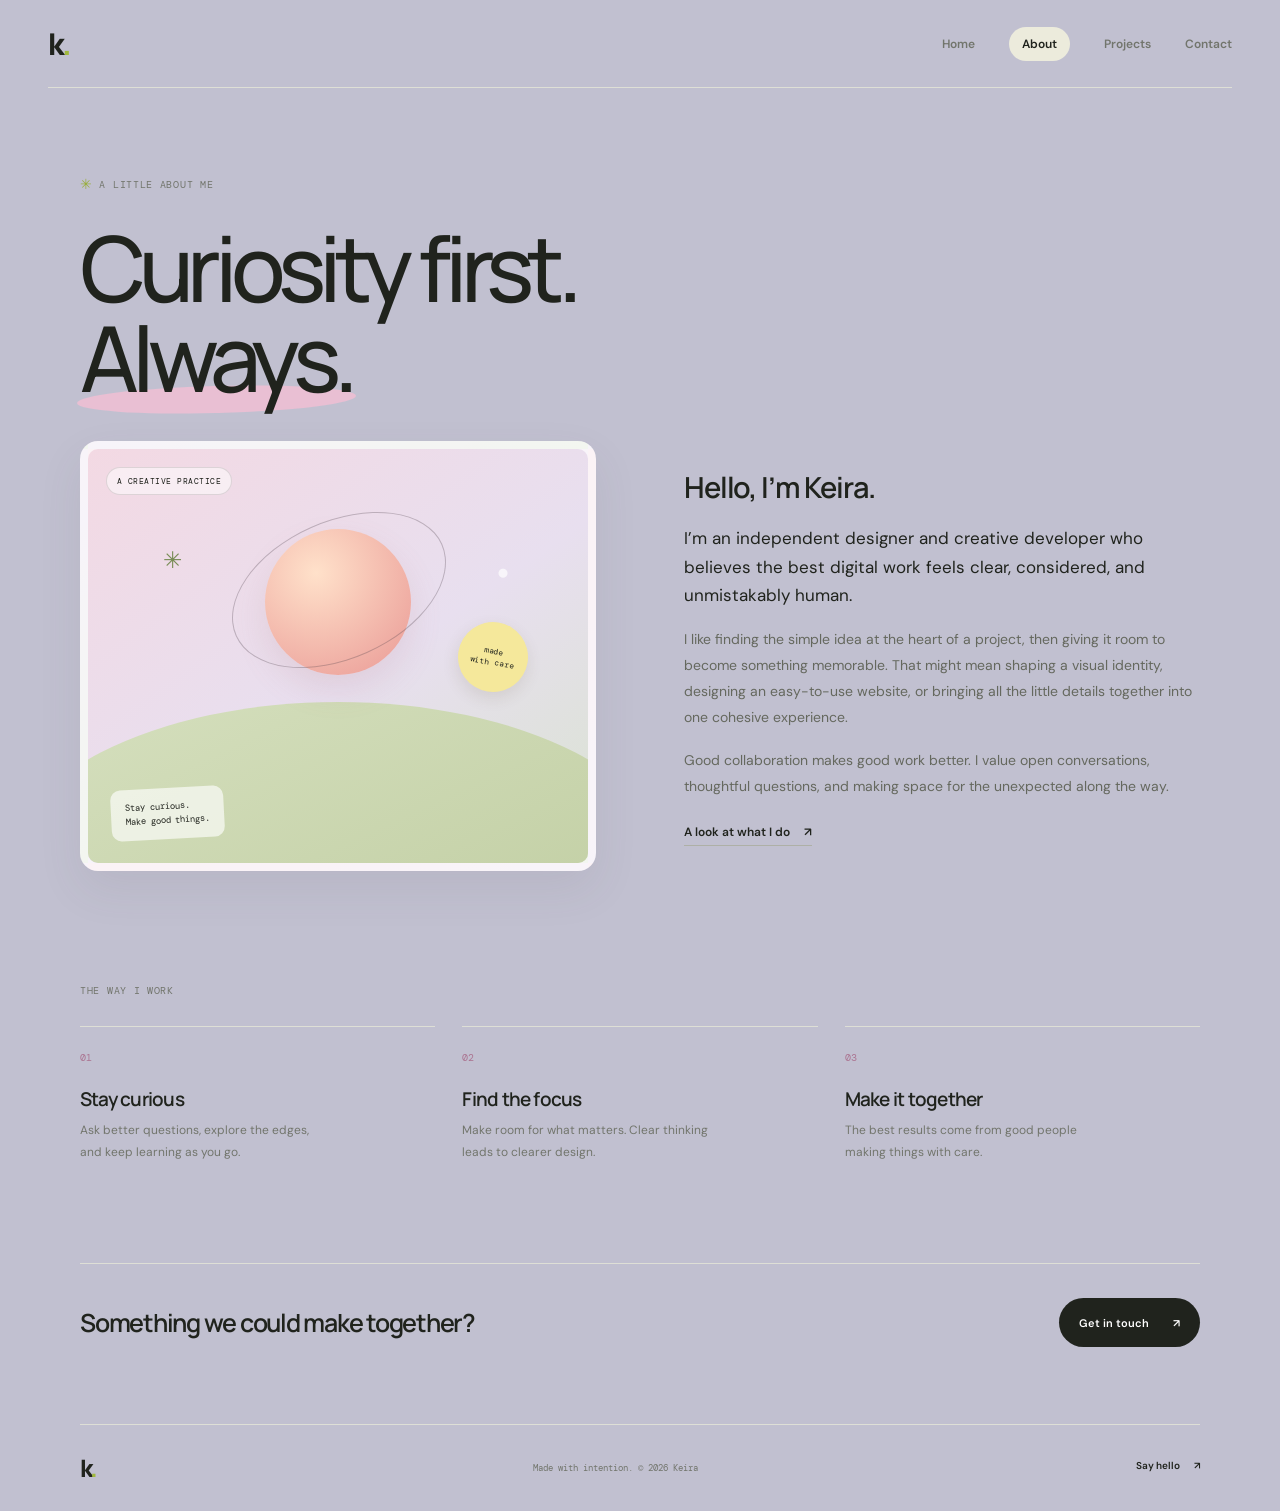
==== about.html @ fa26ce11 "Create Keira portfolio website Co-authored-by: Copilot <223556219+Copilot@users.noreply.github.com>" ====
<!doctype html>
<html lang="en">
  <head>
    <meta charset="utf-8">
    <meta name="viewport" content="width=device-width, initial-scale=1">
    <meta name="description" content="A little about Keira, an independent designer and creative developer.">
    <title>About — Keira</title>
    <link rel="stylesheet" href="styles.css">
  </head>
  <body>
    <a class="skip-link" href="#main">Skip to content</a>
    <header class="site-header">
      <a class="wordmark" href="index.html" aria-label="Keira, home">k<span>.</span></a>
      <nav class="site-nav" aria-label="Main navigation">
        <a href="index.html">Home</a>
        <a class="active" aria-current="page" href="about.html">About</a>
        <a href="projects.html">Projects</a>
        <a href="contact.html">Contact</a>
      </nav>
    </header>

    <main id="main" class="page-width inner-page about-page">
      <p class="eyebrow"><span class="eyebrow-mark">✳</span> A little about me</p>
      <h1 class="page-title">Curiosity first.<br><span class="highlight">Always.</span></h1>
      <section class="about-layout">
        <div class="about-art" aria-hidden="true">
          <span class="about-art-label">A CREATIVE PRACTICE</span>
          <div class="about-sun"></div>
          <span class="about-sticker">made<br>with care</span>
          <span class="about-note">Stay curious.<br>Make good things.</span>
          <span class="about-doodle">✳</span>
        </div>
        <div class="about-copy">
          <h2>Hello, I’m Keira.</h2>
          <p class="lead">I’m an independent designer and creative developer who believes the best digital work feels clear, considered, and unmistakably human.</p>
          <p>I like finding the simple idea at the heart of a project, then giving it room to become something memorable. That might mean shaping a visual identity, designing an easy-to-use website, or bringing all the little details together into one cohesive experience.</p>
          <p>Good collaboration makes good work better. I value open conversations, thoughtful questions, and making space for the unexpected along the way.</p>
          <a class="text-link" href="projects.html">A look at what I do <span aria-hidden="true">↗</span></a>
        </div>
      </section>
      <section class="values-section">
        <p class="eyebrow">The way I work</p>
        <div class="values-grid">
          <article><span>01</span><h3>Stay curious</h3><p>Ask better questions, explore the edges, and keep learning as you go.</p></article>
          <article><span>02</span><h3>Find the focus</h3><p>Make room for what matters. Clear thinking leads to clearer design.</p></article>
          <article><span>03</span><h3>Make it together</h3><p>The best results come from good people making things with care.</p></article>
        </div>
      </section>
      <section class="inner-cta">
        <h2>Something we could make together?</h2>
        <a class="button button-dark" href="contact.html">Get in touch <span aria-hidden="true">↗</span></a>
      </section>
    </main>

    <footer class="site-footer page-width">
      <a class="wordmark" href="index.html" aria-label="Keira, home">k<span>.</span></a>
      <p>Made with intention. © <span>2026</span> Keira</p>
      <a class="text-link" href="contact.html">Say hello <span aria-hidden="true">↗</span></a>
    </footer>
  </body>
</html>
---- styles.css ----
@import url('https://fonts.googleapis.com/css2?family=DM+Mono:wght@400;500&family=DM+Sans:wght@400;500;600;700&family=Manrope:wght@400;500;600;700;800&display=swap');

:root {
  color-scheme: light;
  --paper: #c1c0d0;
  --ink: #20231d;
  --muted: #72756c;
  --line: #dedfd6;
  --lime: #d7ed62;
  --peach: #f2ad8b;
  --lilac: #cbc3e4;
  --green: #bccd9c;
  --mono: "DM Mono", monospace;
  --sans: "DM Sans", sans-serif;
  --display: "Manrope", sans-serif;
}

* { box-sizing: border-box; }

html { scroll-behavior: smooth; }

body {
  margin: 0;
  background: var(--paper);
  color: var(--ink);
  font-family: var(--sans);
  -webkit-font-smoothing: antialiased;
}

a { color: inherit; text-decoration: none; }

a:focus-visible {
  outline: 2px solid currentColor;
  outline-offset: 5px;
}

.skip-link {
  position: absolute;
  z-index: 10;
  top: 10px;
  left: 10px;
  padding: 10px 14px;
  transform: translateY(-160%);
  background: var(--ink);
  color: white;
}

.skip-link:focus { transform: translateY(0); }

.page-width { width: min(1120px, calc(100% - 96px)); margin-inline: auto; }

.site-header {
  width: min(1240px, calc(100% - 96px));
  height: 88px;
  margin-inline: auto;
  display: flex;
  align-items: center;
  justify-content: space-between;
  border-bottom: 1px solid var(--line);
}

.wordmark {
  font-family: var(--display);
  font-size: 30px;
  line-height: 1;
  font-weight: 800;
  letter-spacing: -3px;
}

.wordmark span { color: #a0b83b; }

.site-nav { display: flex; align-items: center; gap: 34px; }

.site-nav a {
  font-size: 12px;
  font-weight: 600;
}

.site-nav a { color: var(--muted); transition: color .2s ease; }
.site-nav a:hover, .site-nav a.active { color: var(--ink); }

.hero { padding-top: 85px; }

.eyebrow {
  margin: 0;
  color: var(--muted);
  font: 10px/1.5 var(--mono);
  letter-spacing: .07em;
  text-transform: uppercase;
}

.eyebrow-mark { color: #98ad39; font-size: 14px; vertical-align: -1px; }

h1, h2, h3, p { margin-top: 0; }

.hero h1, .page-title {
  margin: 29px 0 24px;
  font: 500 clamp(54px, 8.3vw, 104px)/.99 var(--display);
  letter-spacing: -.075em;
}

.highlight {
  position: relative;
  z-index: 0;
  white-space: nowrap;
}

.highlight::after {
  position: absolute;
  z-index: -1;
  right: -.04em;
  bottom: .06em;
  left: -.03em;
  height: .3em;
  border-radius: 50%;
  background: var(--lime);
  content: "";
  transform: rotate(-1.5deg);
}

.hero-bottom {
  display: flex;
  align-items: end;
  justify-content: space-between;
  gap: 24px;
  padding-bottom: 44px;
}

.intro {
  max-width: 370px;
  margin: 0;
  color: #565950;
  font-size: 15px;
  line-height: 1.8;
}

.text-link {
  display: inline-flex;
  align-items: center;
  gap: 14px;
  padding-bottom: 5px;
  border-bottom: 1px solid #aeb0a6;
  font-size: 12px;
  font-weight: 600;
  transition: gap .2s ease, border-color .2s ease;
}

.text-link:hover { gap: 20px; border-color: var(--ink); }

.hero-art {
  position: relative;
  height: 340px;
  overflow: hidden;
  background: #e8e8d9;
}

.art-ground {
  position: absolute;
  right: 0;
  bottom: -134px;
  left: 0;
  height: 310px;
  border-radius: 50% 50% 0 0;
  background: #c5d097;
  transform: scaleX(1.2);
}

.art-sun {
  position: absolute;
  top: 58px;
  left: calc(50% - 68px);
  width: 136px;
  height: 136px;
  border-radius: 50%;
  background: #efb18f;
}

.art-ring {
  position: absolute;
  z-index: 1;
  top: 82px;
  left: calc(50% - 177px);
  width: 355px;
  height: 140px;
  border: 1px solid rgba(43, 48, 36, .44);
  border-radius: 50%;
  transform: rotate(-11deg);
}

.art-ring-two {
  top: 67px;
  left: calc(50% - 157px);
  width: 315px;
  height: 170px;
  border-color: rgba(43, 48, 36, .25);
  transform: rotate(20deg);
}

.art-note {
  position: absolute;
  z-index: 2;
  top: 60px;
  left: max(calc(50% - 335px), 8%);
  font: 12px/1.5 var(--mono);
  transform: rotate(-7deg);
}

.art-sticker {
  position: absolute;
  z-index: 2;
  top: 122px;
  right: max(calc(50% - 344px), 7%);
  display: grid;
  width: 77px;
  height: 77px;
  place-content: center;
  border-radius: 50%;
  background: var(--lime);
  font: 8px/1.3 var(--mono);
  text-align: center;
  transform: rotate(11deg);
}

.selected-work { padding: 108px 0 96px; }

.section-heading {
  display: flex;
  align-items: end;
  justify-content: space-between;
  gap: 20px;
  margin-bottom: 30px;
}

.section-heading h2 {
  margin: 12px 0 0;
  font: 600 clamp(28px, 4vw, 42px)/1.1 var(--display);
  letter-spacing: -.055em;
}

.work-grid { display: grid; grid-template-columns: repeat(2, 1fr); gap: 20px; }

.work-card {
  position: relative;
  display: flex;
  min-height: 315px;
  flex-direction: column;
  align-items: flex-start;
  padding: 23px 25px 22px;
  overflow: hidden;
  transition: transform .25s ease;
}

.work-card:hover { transform: translateY(-4px); }
.work-card-peach { background: #f0c1a8; }
.work-card-lilac { background: #d1c9e6; }

.work-number, .work-meta {
  position: relative;
  z-index: 1;
  font: 9px var(--mono);
  letter-spacing: .05em;
}

.work-illustration { position: absolute; inset: 36px 0 58px; }

.illustration-window {
  top: 53px;
  left: 50%;
  width: 172px;
  height: 112px;
  border: 1px solid rgba(32, 35, 29, .75);
  background: rgba(247, 246, 241, .56);
  transform: translateX(-50%) rotate(-5deg);
}

.illustration-window span {
  position: absolute;
  top: 0;
  right: 0;
  left: 0;
  height: 16px;
  border-bottom: 1px solid rgba(32, 35, 29, .45);
}

.illustration-window i {
  position: relative;
  top: 5px;
  left: 8px;
  display: inline-block;
  width: 4px;
  height: 4px;
  margin-right: 2px;
  border-radius: 50%;
  background: var(--ink);
}

.illustration-orbit {
  top: 43px;
  left: 50%;
  width: 140px;
  height: 140px;
  border: 1px solid rgba(32, 35, 29, .6);
  border-radius: 50%;
  transform: translateX(-50%) rotate(-28deg);
}

.illustration-orbit::before, .illustration-orbit::after {
  position: absolute;
  inset: 15px -15px;
  border: 1px solid rgba(32, 35, 29, .45);
  border-radius: 50%;
  content: "";
  transform: rotate(55deg);
}

.illustration-orbit::after { transform: rotate(-55deg); }

.illustration-orbit span {
  position: absolute;
  inset: 0;
  display: grid;
  place-content: center;
  font: 700 17px/1 var(--display);
  letter-spacing: -.06em;
  text-align: center;
  transform: rotate(28deg);
}

.work-title {
  position: relative;
  z-index: 1;
  margin-top: auto;
  font: 600 19px var(--display);
  letter-spacing: -.04em;
}

.work-meta { margin-top: 5px; color: #53544e; letter-spacing: 0; }

.work-arrow {
  position: absolute;
  right: 22px;
  bottom: 20px;
  font-size: 16px;
}

.home-cta {
  padding: 39px 0 87px;
  border-top: 1px solid var(--line);
}

.home-intro {
  display: grid;
  grid-template-columns: 1fr .85fr;
  gap: 48px;
  align-items: center;
  margin-top: 62px;
  padding: 38px 42px;
  border: 1px solid rgba(222, 223, 214, .8);
  border-radius: 18px;
  background: rgba(255, 255, 255, .54);
}

.home-intro-copy h2 {
  margin: 12px 0 10px;
  font: 600 clamp(25px, 3.5vw, 36px)/1.1 var(--display);
  letter-spacing: -.055em;
}

.home-bio-placeholder {
  max-width: 430px;
  min-height: 54px;
  margin: 0;
  color: #65685e;
  font-size: 13px;
  line-height: 1.8;
}

.home-page-links { border-top: 1px solid var(--line); }

.home-page-link {
  display: grid;
  grid-template-columns: 32px 1fr auto;
  min-height: 49px;
  align-items: center;
  gap: 10px;
  border-bottom: 1px solid var(--line);
  font-size: 12px;
  font-weight: 600;
  transition: padding .2s ease, color .2s ease;
}

.home-page-link:hover { padding-inline: 5px; color: #8a6880; }
.home-link-number { color: #9a9d8e; font: 9px var(--mono); }

.cta-row { display: flex; align-items: end; justify-content: space-between; gap: 24px; }

.cta-row h2 {
  margin: 17px 0 0;
  font: 500 clamp(38px, 6vw, 65px)/1.03 var(--display);
  letter-spacing: -.07em;
}

.button {
  display: inline-flex;
  min-height: 49px;
  align-items: center;
  justify-content: center;
  gap: 24px;
  padding: 0 20px;
  font-size: 11px;
  font-weight: 600;
  transition: background .2s ease, transform .2s ease;
}

.button:hover { transform: translateY(-2px); }
.button-dark { background: var(--ink); color: white; }
.button-dark:hover { background: #3a3f32; }

.site-footer {
  min-height: 87px;
  display: flex;
  align-items: center;
  justify-content: space-between;
  border-top: 1px solid var(--line);
}

.site-footer .wordmark { font-size: 24px; }
.site-footer p { margin: 0; color: var(--muted); font: 9px var(--mono); }
.site-footer .text-link { border: 0; font-size: 10px; }

.inner-page { padding-top: 86px; }
.inner-page > .page-title { margin-top: 27px; }
.page-title { font-size: clamp(56px, 8vw, 91px); }

.about-layout {
  display: grid;
  grid-template-columns: .92fr 1.08fr;
  gap: clamp(44px, 9vw, 112px);
  align-items: center;
  padding: 20px 0 112px;
}

.about-art {
  position: relative;
  min-height: 390px;
  overflow: hidden;
  background: #e7e8d9;
}

.about-art::before {
  position: absolute;
  right: -15%;
  bottom: -40%;
  left: -15%;
  height: 82%;
  border-radius: 50% 50% 0 0;
  background: #c7d39d;
  content: "";
}

.about-sun {
  position: absolute;
  top: 69px;
  left: calc(50% - 77px);
  width: 154px;
  height: 154px;
  border-radius: 50%;
  background: #f0b391;
}

.about-note {
  position: absolute;
  z-index: 1;
  right: 17px;
  bottom: 26px;
  font: 10px/1.6 var(--mono);
  text-align: right;
  transform: rotate(-5deg);
}

.about-doodle {
  position: absolute;
  top: 38px;
  left: 23px;
  color: #8ba43a;
  font-size: 27px;
}

.about-copy h2 {
  margin: 0 0 17px;
  font: 600 25px var(--display);
  letter-spacing: -.04em;
}

.about-copy p {
  margin-bottom: 17px;
  color: #65685e;
  font-size: 13px;
  line-height: 1.85;
}

.about-copy p.lead { color: var(--ink); font-size: 16px; line-height: 1.7; }
.about-copy .text-link { margin-top: 7px; }

.values-section { padding: 0 0 100px; }
.values-grid { display: grid; grid-template-columns: repeat(3, 1fr); gap: 27px; margin-top: 28px; }
.values-grid article { padding-top: 16px; border-top: 1px solid var(--line); }
.values-grid article > span { color: #8d9d4e; font: 10px var(--mono); }
.values-grid h3 { margin: 20px 0 8px; font: 600 18px var(--display); letter-spacing: -.04em; }
.values-grid p { max-width: 250px; margin: 0; color: var(--muted); font-size: 12px; line-height: 1.8; }

.inner-cta {
  display: flex;
  align-items: center;
  justify-content: space-between;
  gap: 24px;
  padding: 34px 0 77px;
  border-top: 1px solid var(--line);
}

.inner-cta h2 { margin: 0; font: 600 25px var(--display); letter-spacing: -.05em; }

.page-intro {
  max-width: 490px;
  margin: 0;
  color: #65685e;
  font-size: 15px;
  line-height: 1.8;
}

.projects-page > .page-title { margin-bottom: 16px; }

.project-grid { display: grid; grid-template-columns: repeat(2, 1fr); gap: 36px 22px; padding: 54px 0 95px; }

.project-card { min-width: 0; }

.project-art {
  position: relative;
  display: grid;
  min-height: 300px;
  overflow: hidden;
  place-items: center;
}

.project-art-peach { background: #f0c1a8; }
.project-art-lilac { background: #d1c9e6; }
.project-art-green { background: #d3ddbb; }

.project-label {
  position: absolute;
  top: 18px;
  left: 19px;
  font: 9px var(--mono);
}

.project-stamp {
  position: absolute;
  right: 18px;
  bottom: 17px;
  font: 10px var(--mono);
}

.project-shape-window {
  position: relative;
  width: min(64%, 250px);
  height: 150px;
  padding-top: 25px;
  border: 1px solid rgba(32, 35, 29, .7);
  background: rgba(247, 246, 241, .55);
  box-shadow: 12px 12px 0 rgba(32, 35, 29, .12);
  transform: rotate(-5deg);
}

.project-shape-window i {
  position: relative;
  top: -19px;
  left: 10px;
  display: inline-block;
  width: 5px;
  height: 5px;
  margin-right: 3px;
  border-radius: 50%;
  background: var(--ink);
}

.project-shape-window::before {
  position: absolute;
  top: 20px;
  right: 0;
  left: 0;
  height: 1px;
  background: rgba(32, 35, 29, .5);
  content: "";
}

.project-shape-window span {
  display: block;
  margin: 19px;
  font: 600 24px/1.05 var(--display);
  letter-spacing: -.06em;
}

.project-shape-orbit {
  position: relative;
  width: 150px;
  height: 150px;
  border: 1px solid rgba(32, 35, 29, .7);
  border-radius: 50%;
  transform: rotate(-30deg);
}

.project-shape-orbit::before, .project-shape-orbit::after {
  position: absolute;
  inset: 17px -17px;
  border: 1px solid rgba(32, 35, 29, .5);
  border-radius: 50%;
  content: "";
  transform: rotate(57deg);
}

.project-shape-orbit::after { transform: rotate(-57deg); }
.project-shape-orbit span { position: absolute; inset: 0; display: grid; place-content: center; font: 700 20px/1 var(--display); letter-spacing: -.06em; text-align: center; transform: rotate(30deg); }

.project-shape-flower {
  display: grid;
  width: 135px;
  height: 135px;
  place-items: center;
  border: 1px solid rgba(32, 35, 29, .7);
  border-radius: 50%;
  transform: rotate(-18deg);
}

.project-shape-flower::before, .project-shape-flower::after {
  position: absolute;
  width: 71px;
  height: 119px;
  border: 1px solid rgba(32, 35, 29, .55);
  border-radius: 50%;
  content: "";
}

.project-shape-flower::after { transform: rotate(90deg); }
.project-shape-flower span { font-size: 26px; }

.project-caption { display: flex; align-items: center; justify-content: space-between; padding-top: 15px; }
.project-caption h2 { margin: 0 0 4px; font: 600 16px var(--display); letter-spacing: -.04em; }
.project-caption p { margin: 0; color: var(--muted); font-size: 11px; }
.project-caption > span { font-size: 15px; }
.projects-page .inner-cta { padding-top: 30px; }

.contact-layout {
  display: grid;
  grid-template-columns: 1fr .85fr;
  gap: 50px;
  align-items: center;
  padding: 10px 0 60px;
}

.contact-copy .page-title { margin: 20px 0 20px; }
.contact-copy .page-intro { max-width: 390px; }

.contact-email {
  display: inline-flex;
  align-items: center;
  gap: 18px;
  margin-top: 35px;
  padding-bottom: 7px;
  border-bottom: 1px solid #aeb0a6;
  font: 600 clamp(17px, 2.5vw, 23px) var(--display);
  letter-spacing: -.04em;
}

.contact-email span { font: 15px var(--sans); }
.contact-note { margin: 10px 0 0; color: var(--muted); font-size: 10px; }

.contact-art {
  position: relative;
  aspect-ratio: 1;
  max-height: 390px;
  overflow: hidden;
  background: #e6e8d8;
}

.contact-sun {
  position: absolute;
  top: 50%;
  left: 50%;
  display: grid;
  width: 130px;
  height: 130px;
  place-items: center;
  border-radius: 50%;
  background: #efb18f;
  font: 700 26px var(--display);
  letter-spacing: -.07em;
  transform: translate(-50%, -50%);
}

.contact-orbit {
  position: absolute;
  top: calc(50% - 73px);
  left: calc(50% - 152px);
  width: 304px;
  height: 146px;
  border: 1px solid rgba(32, 35, 29, .5);
  border-radius: 50%;
  transform: rotate(-35deg);
}

.contact-orbit-two { transform: rotate(35deg); }

.contact-spark {
  position: absolute;
  z-index: 1;
  color: #82943d;
  font-size: 24px;
}

.contact-spark-one { top: 19%; left: 20%; }
.contact-spark-two { right: 17%; bottom: 19%; font-size: 16px; }

.contact-art-note {
  position: absolute;
  right: 17px;
  bottom: 16px;
  font: 9px/1.5 var(--mono);
  text-align: right;
}

.contact-bottom {
  display: flex;
  align-items: center;
  justify-content: space-between;
  gap: 20px;
  padding: 26px 0 77px;
  border-top: 1px solid var(--line);
}

.contact-bottom p { margin: 0; color: var(--muted); font-size: 12px; }

@media (min-width: 1400px) {
  .hero { padding-top: 102px; }
  .hero-art { height: 390px; }
}

@media (max-width: 720px) {
  .page-width, .site-header { width: calc(100% - 40px); }
  .site-header { height: 72px; }
  .site-nav { gap: 17px; }
  .site-nav a { font-size: 11px; }
  .hero { padding-top: 64px; }
  .hero h1 { margin-top: 25px; font-size: clamp(51px, 12vw, 78px); }
  .hero-bottom { align-items: start; flex-direction: column; padding-bottom: 30px; }
  .hero-art { height: 275px; }
  .art-sun { top: 46px; width: 112px; height: 112px; left: calc(50% - 56px); }
  .art-ring { top: 68px; left: calc(50% - 144px); width: 288px; height: 118px; }
  .art-ring-two { top: 57px; left: calc(50% - 129px); width: 258px; height: 142px; }
  .art-note { top: 37px; left: 6%; font-size: 10px; }
  .art-sticker { top: 110px; right: 7%; width: 66px; height: 66px; font-size: 7px; }
  .selected-work { padding: 75px 0 67px; }
  .home-intro { grid-template-columns: 1fr; gap: 28px; margin-top: 38px; padding: 27px 24px; }
  .home-bio-placeholder { min-height: 0; }
  .section-heading { align-items: start; flex-direction: column; }
  .work-grid { gap: 12px; }
  .work-card { min-height: 265px; padding: 18px 15px; }
  .work-title { font-size: 16px; }
  .work-number, .work-meta { font-size: 8px; }
  .work-arrow { right: 14px; bottom: 17px; }
  .illustration-window { width: 135px; height: 95px; }
  .illustration-orbit { width: 115px; height: 115px; }
  .home-cta { padding: 30px 0 60px; }
  .cta-row { align-items: start; flex-direction: column; }
  .site-footer { min-height: 75px; }
  .site-footer p { font-size: 8px; }
  .inner-page { padding-top: 65px; }
  .page-title { font-size: clamp(53px, 11vw, 78px); }
  .about-layout { grid-template-columns: 1fr; gap: 34px; padding: 10px 0 75px; }
  .about-art { min-height: 300px; }
  .about-sun { top: 54px; }
  .values-section { padding-bottom: 70px; }
  .values-grid { grid-template-columns: 1fr; gap: 24px; }
  .values-grid article { display: grid; grid-template-columns: 30px 1fr; column-gap: 8px; }
  .values-grid article > span { grid-row: span 2; padding-top: 3px; }
  .values-grid h3 { margin: 0 0 6px; }
  .values-grid p { grid-column: 2; max-width: none; }
  .inner-cta h2 { font-size: 19px; }
  .inner-cta .button { flex-shrink: 0; }
  .project-grid { gap: 24px 12px; padding: 40px 0 70px; }
  .project-art { min-height: 230px; }
  .project-shape-window { height: 120px; }
  .project-shape-window span { margin: 15px; font-size: 19px; }
  .project-shape-orbit { width: 120px; height: 120px; }
  .project-shape-flower { width: 108px; height: 108px; }
  .project-shape-flower::before, .project-shape-flower::after { width: 60px; height: 96px; }
  .project-caption h2 { font-size: 13px; }
  .project-caption p { font-size: 9px; }
  .project-label { top: 13px; left: 12px; font-size: 8px; }
  .project-stamp { right: 12px; bottom: 12px; }
  .contact-layout { grid-template-columns: 1fr; gap: 40px; padding-bottom: 40px; }
  .contact-art { width: min(100%, 390px); justify-self: center; }
  .contact-bottom { padding-bottom: 60px; }
}

@media (max-width: 430px) {
  .page-width, .site-header { width: calc(100% - 32px); }
  .site-header { height: 66px; }
  .wordmark { font-size: 26px; }
  .site-nav { gap: 12px; }
  .site-nav a { font-size: 10px; }
  .eyebrow { font-size: 9px; }
  .hero h1 { font-size: 51px; }
  .work-grid { grid-template-columns: 1fr; }
  .work-card { min-height: 255px; }
  .section-heading h2 { font-size: 30px; }
  .site-footer p { max-width: 125px; text-align: center; line-height: 1.7; }
  .site-footer .text-link { gap: 7px; }
  .project-grid { grid-template-columns: 1fr; gap: 29px; }
  .project-art { min-height: 280px; }
  .project-caption h2 { font-size: 15px; }
  .project-caption p { font-size: 10px; }
  .inner-cta { align-items: start; flex-direction: column; }
  .contact-copy .page-title { font-size: 57px; }
}

@media (prefers-reduced-motion: reduce) {
  *, *::before, *::after { scroll-behavior: auto !important; transition-duration: .01ms !important; }
}

/* Soft, rounded details give the portfolio a warmer, more personal feel. */
body { background: var(--paper); }

.site-nav a.active {
  padding: 9px 13px;
  border-radius: 999px;
  background: #ecebdc;
}

.button { border-radius: 999px; }
.hero-art, .about-art, .project-art, .work-card, .contact-art { border-radius: 18px; }
.work-card { box-shadow: 0 8px 25px rgba(37, 39, 31, .035); }
.project-art { box-shadow: 0 8px 24px rgba(37, 39, 31, .045); }

.about-page .highlight::after { background: #e9bfd3; }

.about-page .about-layout {
  grid-template-columns: 1fr 1fr;
  gap: clamp(42px, 7vw, 88px);
  padding-top: 15px;
}

.about-page .about-art {
  min-height: 430px;
  border: 8px solid rgba(255, 255, 255, .68);
  background:
    radial-gradient(circle at 17% 83%, rgba(255, 255, 255, .72) 0 3px, transparent 4px),
    radial-gradient(circle at 83% 30%, rgba(255, 255, 255, .68) 0 4px, transparent 5px),
    linear-gradient(145deg, #f3d9e3 0%, #e8dfef 55%, #d9e3d1 100%);
  box-shadow: 0 18px 45px rgba(90, 75, 85, .09);
}

.about-page .about-art::before {
  right: -17%;
  bottom: -44%;
  left: -17%;
  height: 83%;
  border-radius: 50% 50% 0 0;
  background: linear-gradient(155deg, #d6e0bf, #bcca9c);
}

.about-page .about-art::after {
  position: absolute;
  top: 72px;
  left: calc(50% - 112px);
  width: 224px;
  height: 136px;
  border: 1px solid rgba(77, 65, 75, .3);
  border-radius: 50%;
  content: "";
  transform: rotate(-24deg);
}

.about-page .about-sun {
  top: 80px;
  left: calc(50% - 73px);
  width: 146px;
  height: 146px;
  background: radial-gradient(circle at 35% 30%, #ffe1ca, #eea8a0 78%);
  box-shadow: 0 15px 32px rgba(172, 115, 114, .15);
}

.about-art-label {
  position: absolute;
  z-index: 2;
  top: 18px;
  left: 18px;
  padding: 8px 10px;
  border: 1px solid rgba(53, 49, 48, .14);
  border-radius: 99px;
  background: rgba(255, 255, 255, .52);
  font: 8px var(--mono);
  letter-spacing: .06em;
}

.about-sticker {
  position: absolute;
  z-index: 2;
  top: 173px;
  right: 12%;
  display: grid;
  width: 70px;
  height: 70px;
  place-content: center;
  border-radius: 50%;
  background: #f5e89b;
  box-shadow: 0 6px 16px rgba(91, 77, 43, .12);
  font: 8px/1.35 var(--mono);
  text-align: center;
  transform: rotate(9deg);
}

.about-page .about-note {
  right: auto;
  bottom: 24px;
  left: 23px;
  padding: 11px 14px;
  border-radius: 10px;
  background: rgba(255, 255, 255, .64);
  font-size: 9px;
  text-align: left;
  transform: rotate(-3deg);
}

.about-page .about-doodle {
  top: 96px;
  left: 15%;
  color: #788c55;
  font-size: 23px;
}

.about-page .about-copy h2 { font-size: 29px; }
.about-page .about-copy p { font-size: 14px; }
.about-page .about-copy p.lead { font-size: 17px; }
.about-page .values-grid article { padding-top: 18px; }
.about-page .values-grid article > span { color: #ab7390; }
.about-page .values-grid h3 { font-size: 19px; }

@media (max-width: 720px) {
  .about-page .about-layout { grid-template-columns: 1fr; gap: 34px; }
  .about-page .about-art { min-height: 340px; }
  .about-page .about-sun { top: 63px; }
  .about-page .about-art::after { top: 55px; }
  .about-sticker { top: 152px; }
}
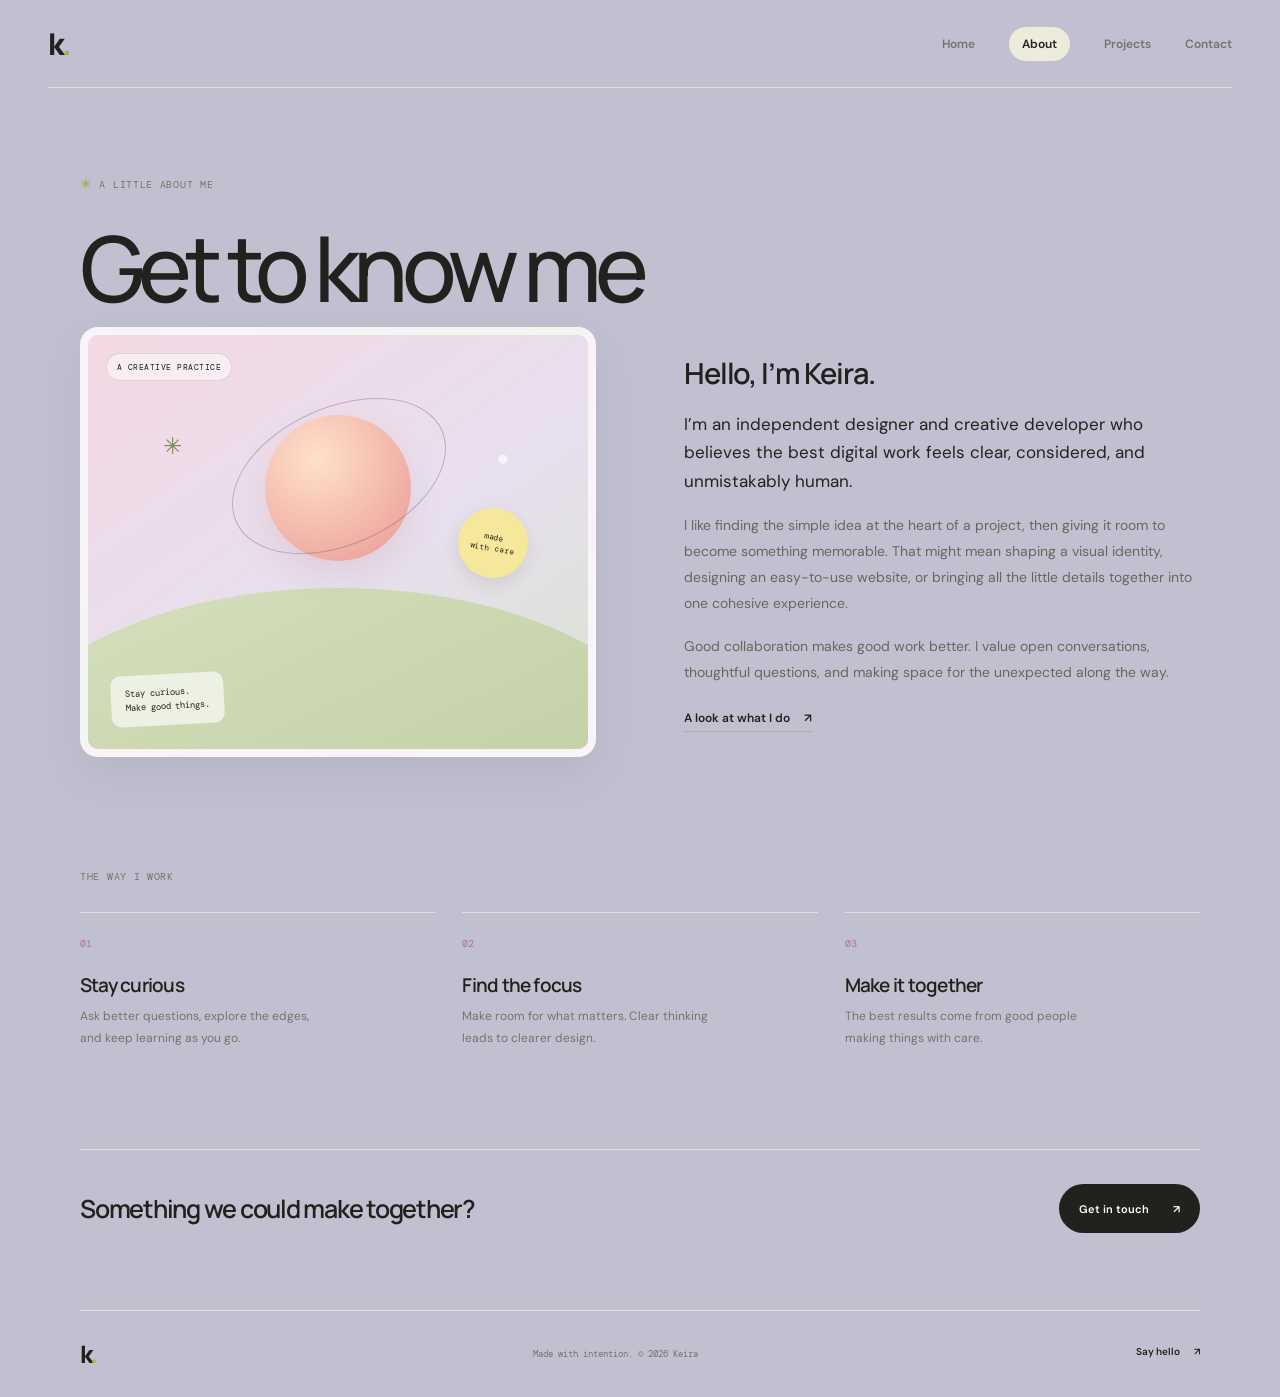
==== commit 6bbe71ed: "Update portfolio intro copy Co-authored-by: Copilot <223556219+Copilot@users.noreply.github.com>" ====
--- a/about.html
+++ b/about.html
@@ -21,7 +21,7 @@
 
     <main id="main" class="page-width inner-page about-page">
       <p class="eyebrow"><span class="eyebrow-mark">✳</span> A little about me</p>
-      <h1 class="page-title">Curiosity first.<br><span class="highlight">Always.</span></h1>
+      <h1 class="page-title">Get to know me</h1>
       <section class="about-layout">
         <div class="about-art" aria-hidden="true">
           <span class="about-art-label">A CREATIVE PRACTICE</span>
--- a/styles.css
+++ b/styles.css
@@ -93,37 +93,37 @@
 
 h1, h2, h3, p { margin-top: 0; }
 
+.hero-banner {
+  display: block;
+  margin: 29px 0 24px;
+}
+
 .hero h1, .page-title {
-  margin: 29px 0 24px;
+  margin: 0;
   font: 500 clamp(54px, 8.3vw, 104px)/.99 var(--display);
   letter-spacing: -.075em;
 }
 
+.hero-banner .intro {
+  margin: 18px 0 0;
+  max-width: 370px;
+}
+
 .highlight {
-  position: relative;
-  z-index: 0;
   white-space: nowrap;
-}
-
-.highlight::after {
-  position: absolute;
-  z-index: -1;
-  right: -.04em;
-  bottom: .06em;
-  left: -.03em;
-  height: .3em;
-  border-radius: 50%;
-  background: var(--lime);
-  content: "";
-  transform: rotate(-1.5deg);
+  text-decoration: underline;
+  text-decoration-color: #fff;
+  text-decoration-thickness: 2px;
+  text-underline-offset: .12em;
+  text-decoration-skip-ink: none;
 }
 
 .hero-bottom {
   display: flex;
   align-items: end;
-  justify-content: space-between;
+  justify-content: flex-start;
   gap: 24px;
-  padding-bottom: 44px;
+  padding-bottom: 32px;
 }
 
 .intro {
@@ -147,78 +147,43 @@
 
 .text-link:hover { gap: 20px; border-color: var(--ink); }
 
-.hero-art {
-  position: relative;
-  height: 340px;
+.photo-strip {
+  display: grid;
+  grid-template-columns: repeat(5, minmax(0, 1fr));
+  gap: clamp(6px, 1vw, 12px);
+  width: 100%;
+  margin: 16px 0 48px;
+  align-items: start;
+}
+
+.photo-card {
+  position: relative;
   overflow: hidden;
-  background: #e8e8d9;
-}
-
-.art-ground {
-  position: absolute;
-  right: 0;
-  bottom: -134px;
-  left: 0;
-  height: 310px;
-  border-radius: 50% 50% 0 0;
-  background: #c5d097;
-  transform: scaleX(1.2);
-}
-
-.art-sun {
-  position: absolute;
-  top: 58px;
-  left: calc(50% - 68px);
-  width: 136px;
-  height: 136px;
-  border-radius: 50%;
-  background: #efb18f;
-}
-
-.art-ring {
-  position: absolute;
-  z-index: 1;
-  top: 82px;
-  left: calc(50% - 177px);
-  width: 355px;
-  height: 140px;
-  border: 1px solid rgba(43, 48, 36, .44);
-  border-radius: 50%;
-  transform: rotate(-11deg);
-}
-
-.art-ring-two {
-  top: 67px;
-  left: calc(50% - 157px);
-  width: 315px;
-  height: 170px;
-  border-color: rgba(43, 48, 36, .25);
-  transform: rotate(20deg);
-}
-
-.art-note {
-  position: absolute;
-  z-index: 2;
-  top: 60px;
-  left: max(calc(50% - 335px), 8%);
-  font: 12px/1.5 var(--mono);
-  transform: rotate(-7deg);
-}
-
-.art-sticker {
-  position: absolute;
-  z-index: 2;
-  top: 122px;
-  right: max(calc(50% - 344px), 7%);
-  display: grid;
-  width: 77px;
-  height: 77px;
-  place-content: center;
-  border-radius: 50%;
-  background: var(--lime);
-  font: 8px/1.3 var(--mono);
+  margin: 0;
+  border-radius: 10px;
+  background: #dfe1d7;
+  box-shadow: 0 5px 14px rgba(32, 35, 29, .06);
+}
+
+.photo-card img {
+  display: block;
+  width: 100%;
+  height: auto;
+  transition: transform .35s ease, filter .35s ease;
+  filter: saturate(.9) contrast(1.02);
+}
+
+.photo-card figcaption {
+  padding: 9px 5px 10px;
+  background: var(--ink);
+  color: #fff;
+  font: 11px/1.2 "Comic Sans MS", "Comic Sans", cursive;
   text-align: center;
-  transform: rotate(11deg);
+}
+
+.photo-card:hover img {
+  transform: scale(1.03);
+  filter: saturate(1) contrast(1.04);
 }
 
 .selected-work { padding: 108px 0 96px; }
@@ -392,6 +357,130 @@
 .home-page-link:hover { padding-inline: 5px; color: #8a6880; }
 .home-link-number { color: #9a9d8e; font: 9px var(--mono); }
 
+.bookshelf {
+  position: relative;
+  --book-row-height: 260px;
+  display: flex;
+  min-height: 320px;
+  align-items: end;
+  justify-content: center;
+  gap: 15px;
+  padding: 25px 28px 38px;
+  border-radius: 18px;
+  background: linear-gradient(145deg, #f3eadf, #e6ddd1);
+}
+
+.bookshelf::after {
+  position: absolute;
+  right: 0;
+  top: calc(25px + var(--book-row-height) + 8px);
+  left: 0;
+  height: 14px;
+  background: linear-gradient(180deg, #bd9f87, #a9856d);
+  box-shadow: 0 7px 12px rgba(80, 57, 42, .16);
+  content: "";
+}
+
+.project-book {
+  z-index: 1;
+  width: clamp(74px, 11vw, 124px);
+  min-width: 0;
+  flex: 0 0 auto;
+}
+
+.book-spine {
+  position: relative;
+  display: flex;
+  height: var(--book-row-height);
+  flex-direction: column;
+  align-items: center;
+  justify-content: space-between;
+  padding: 17px 10px 15px;
+  border: 1px solid rgba(64, 51, 47, .12);
+  border-left: 5px solid rgba(64, 51, 47, .2);
+  border-radius: 8px 8px 3px 3px;
+  box-shadow: 7px 5px 0 rgba(87, 67, 53, .16), 0 10px 20px rgba(64, 51, 47, .1);
+  cursor: pointer;
+  list-style: none;
+  transition: transform .22s ease, box-shadow .22s ease, filter .22s ease;
+}
+
+.book-spine::-webkit-details-marker { display: none; }
+
+.book-spine:hover {
+  transform: translateY(-10px) rotate(-1deg);
+  box-shadow: 9px 10px 0 rgba(87, 67, 53, .16), 0 16px 25px rgba(64, 51, 47, .14);
+}
+
+.book-spine:focus-visible { outline: 2px solid var(--ink); outline-offset: 4px; }
+.book-spine-peach { background: linear-gradient(155deg, #f2c8b7, #e6aa99); }
+.book-spine-lilac { background: linear-gradient(155deg, #d7cce7, #bbaed2); }
+.book-spine-green { background: linear-gradient(155deg, #d5dfb9, #b7c793); }
+
+.book-spine-number, .book-spine-action {
+  color: rgba(37, 39, 31, .68);
+  font: 8px var(--mono);
+  letter-spacing: .06em;
+}
+
+.book-spine-title {
+  font: 600 15px var(--display);
+  letter-spacing: -.03em;
+  writing-mode: vertical-rl;
+  transform: rotate(180deg);
+}
+
+.book-spine-action > span:last-child, .project-book[open] .book-spine-action > span:first-child { display: none; }
+.project-book[open] .book-spine-action > span:last-child { display: inline; }
+.project-book[open] .book-spine { filter: saturate(.8); }
+
+.project-book[open] .book-page {
+  position: absolute;
+  z-index: 2;
+  top: calc(25px + var(--book-row-height) + 28px);
+  right: 0;
+  left: 0;
+  display: grid;
+  grid-template-columns: minmax(0, .8fr) minmax(0, 1.2fr);
+  align-items: stretch;
+  gap: 22px;
+  padding: 20px;
+  border: 1px solid rgba(64, 51, 47, .1);
+  border-radius: 14px;
+  background: #fbfaf6;
+  box-shadow: 0 15px 35px rgba(64, 51, 47, .12);
+  animation: book-unfold .3s ease both;
+}
+
+.bookshelf:has(.project-book[open]) { padding-bottom: 330px; }
+
+.book-page-art {
+  position: relative;
+  display: flex;
+  min-height: 235px;
+  flex-direction: column;
+  justify-content: space-between;
+  padding: 18px;
+  overflow: hidden;
+  border-radius: 9px;
+}
+
+.book-page-art > span { font: 9px var(--mono); }
+.book-page-art strong { position: relative; z-index: 1; font: 600 27px/1.05 var(--display); letter-spacing: -.06em; }
+.book-page-art i { position: absolute; top: 36px; right: 23px; font-size: 76px; font-style: normal; opacity: .48; }
+.book-page-art-peach { background: #f0c1a8; }
+.book-page-art-lilac { background: #d1c9e6; }
+.book-page-art-green { background: #d3ddbb; }
+
+.book-page-copy { align-self: center; padding: 12px 12px 12px 0; }
+.book-page-copy h2 { margin: 12px 0; font: 600 clamp(23px, 3vw, 34px)/1.1 var(--display); letter-spacing: -.055em; }
+.book-page-copy > p:not(.eyebrow) { max-width: 490px; margin-bottom: 18px; color: #65685e; font-size: 13px; line-height: 1.8; }
+
+@keyframes book-unfold {
+  from { opacity: 0; transform: perspective(900px) rotateX(-8deg) translateY(-8px); transform-origin: top; }
+  to { opacity: 1; transform: perspective(900px) rotateX(0) translateY(0); }
+}
+
 .cta-row { display: flex; align-items: end; justify-content: space-between; gap: 24px; }
 
 .cta-row h2 {
@@ -750,9 +839,9 @@
   .site-nav { gap: 17px; }
   .site-nav a { font-size: 11px; }
   .hero { padding-top: 64px; }
-  .hero h1 { margin-top: 25px; font-size: clamp(51px, 12vw, 78px); }
-  .hero-bottom { align-items: start; flex-direction: column; padding-bottom: 30px; }
-  .hero-art { height: 275px; }
+  .hero-banner { margin-top: 25px; }
+  .hero h1 { font-size: clamp(51px, 12vw, 78px); }
+  .hero-bottom { padding-bottom: 30px; }
   .art-sun { top: 46px; width: 112px; height: 112px; left: calc(50% - 56px); }
   .art-ring { top: 68px; left: calc(50% - 144px); width: 288px; height: 118px; }
   .art-ring-two { top: 57px; left: calc(50% - 129px); width: 258px; height: 142px; }
@@ -762,7 +851,15 @@
   .home-intro { grid-template-columns: 1fr; gap: 28px; margin-top: 38px; padding: 27px 24px; }
   .home-bio-placeholder { min-height: 0; }
   .section-heading { align-items: start; flex-direction: column; }
-  .work-grid { gap: 12px; }
+  .bookshelf { --book-row-height: 220px; gap: 10px; padding: 20px 20px 35px; }
+  .bookshelf:has(.project-book[open]) { padding-bottom: 330px; }
+  .project-book { width: clamp(74px, 12vw, 94px); }
+  .book-spine { padding: 13px 8px; }
+  .book-spine-title { font-size: 13px; }
+  .project-book[open] .book-page { gap: 14px; padding: 16px; }
+  .book-page-art { min-height: 205px; padding: 14px; }
+  .book-page-art strong { font-size: 22px; }
+  .book-page-copy { padding-right: 4px; }
   .work-card { min-height: 265px; padding: 18px 15px; }
   .work-title { font-size: 16px; }
   .work-number, .work-meta { font-size: 8px; }
@@ -809,7 +906,16 @@
   .site-nav { gap: 12px; }
   .site-nav a { font-size: 10px; }
   .eyebrow { font-size: 9px; }
-  .hero h1 { font-size: 51px; }
+  .hero h1 { font-size: clamp(38px, 10.3vw, 51px); }
+  .bookshelf { --book-row-height: 190px; gap: 8px; padding: 16px 10px 32px; }
+  .project-book { width: clamp(68px, 21vw, 86px); }
+  .book-spine { padding: 12px 6px; }
+  .book-spine-title { font-size: 11px; }
+  .book-spine-number, .book-spine-action { font-size: 7px; }
+  .project-book[open] .book-page { grid-template-columns: 1fr; gap: 12px; padding: 12px; }
+  .book-page-art { min-height: 135px; }
+  .book-page-art strong { font-size: 21px; }
+  .bookshelf:has(.project-book[open]) { padding-bottom: 465px; }
   .work-grid { grid-template-columns: 1fr; }
   .work-card { min-height: 255px; }
   .section-heading h2 { font-size: 30px; }
@@ -824,7 +930,7 @@
 }
 
 @media (prefers-reduced-motion: reduce) {
-  *, *::before, *::after { scroll-behavior: auto !important; transition-duration: .01ms !important; }
+  *, *::before, *::after { scroll-behavior: auto !important; transition-duration: .01ms !important; animation-duration: .01ms !important; }
 }
 
 /* Soft, rounded details give the portfolio a warmer, more personal feel. */
@@ -840,8 +946,6 @@
 .hero-art, .about-art, .project-art, .work-card, .contact-art { border-radius: 18px; }
 .work-card { box-shadow: 0 8px 25px rgba(37, 39, 31, .035); }
 .project-art { box-shadow: 0 8px 24px rgba(37, 39, 31, .045); }
-
-.about-page .highlight::after { background: #e9bfd3; }
 
 .about-page .about-layout {
   grid-template-columns: 1fr 1fr;
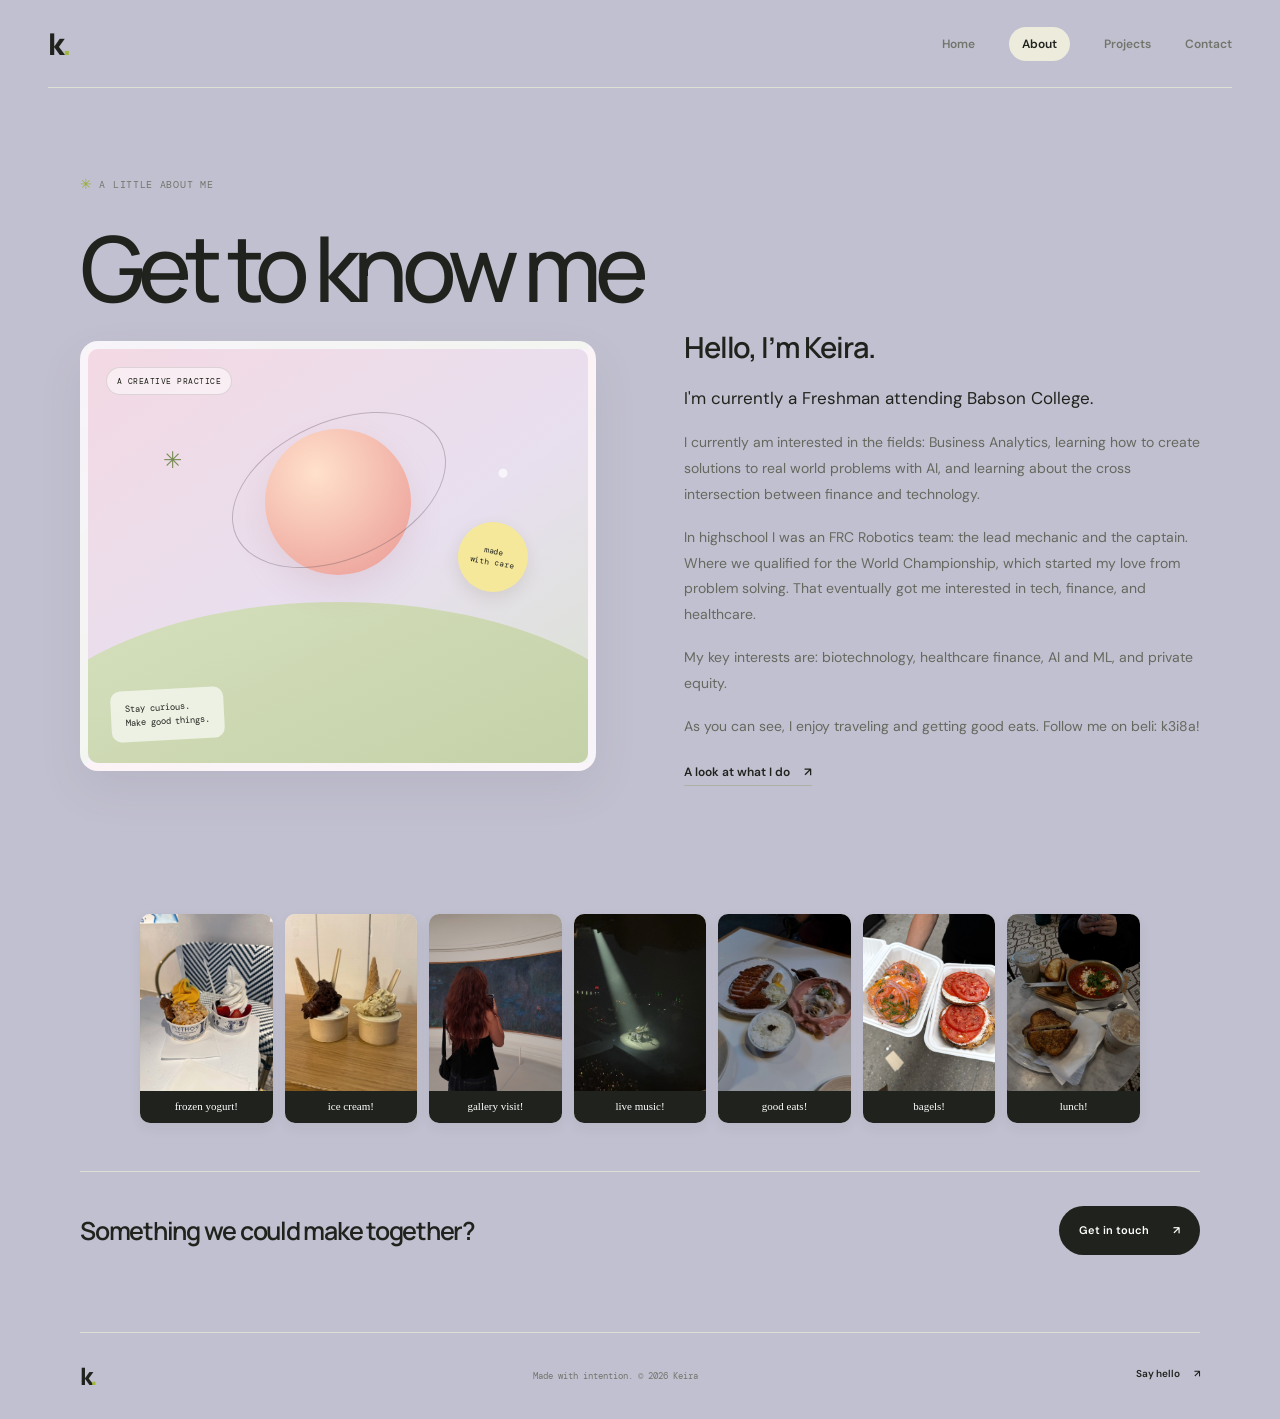
==== commit 021c022b: "Update portfolio pages and add photos Co-authored-by: Copilot <223556219+Copilot@users.noreply.githu" ====
--- a/about.html
+++ b/about.html
@@ -32,19 +32,43 @@
         </div>
         <div class="about-copy">
           <h2>Hello, I’m Keira.</h2>
-          <p class="lead">I’m an independent designer and creative developer who believes the best digital work feels clear, considered, and unmistakably human.</p>
-          <p>I like finding the simple idea at the heart of a project, then giving it room to become something memorable. That might mean shaping a visual identity, designing an easy-to-use website, or bringing all the little details together into one cohesive experience.</p>
-          <p>Good collaboration makes good work better. I value open conversations, thoughtful questions, and making space for the unexpected along the way.</p>
+          <p class="lead">I'm currently a Freshman attending Babson College.</p>
+          <p>I currently am interested in the fields: Business Analytics, learning how to create solutions to real world problems with AI, and learning about the cross intersection between finance and technology.</p>
+          <p>In highschool I was an FRC Robotics team: the lead mechanic and the captain. Where we qualified for the World Championship, which started my love from problem solving. That eventually got me interested in tech, finance, and healthcare.</p>
+          <p>My key interests are: biotechnology, healthcare finance, AI and ML, and private equity.</p>
+          <p>As you can see, I enjoy traveling and getting good eats. Follow me on beli: k3i8a!</p>
           <a class="text-link" href="projects.html">A look at what I do <span aria-hidden="true">↗</span></a>
         </div>
       </section>
-      <section class="values-section">
-        <p class="eyebrow">The way I work</p>
-        <div class="values-grid">
-          <article><span>01</span><h3>Stay curious</h3><p>Ask better questions, explore the edges, and keep learning as you go.</p></article>
-          <article><span>02</span><h3>Find the focus</h3><p>Make room for what matters. Clear thinking leads to clearer design.</p></article>
-          <article><span>03</span><h3>Make it together</h3><p>The best results come from good people making things with care.</p></article>
-        </div>
+      <section class="photo-strip about-photo-strip" aria-label="Travel and food photos">
+        <figure class="photo-card">
+          <img src="3CBD4889-69E1-4E69-89CF-EE55B681CFB4_1_105_c.jpeg" alt="Frozen yogurt topped with fruit and crunchy toppings" loading="lazy">
+          <figcaption>frozen yogurt!</figcaption>
+        </figure>
+        <figure class="photo-card">
+          <img src="9229A006-6716-4DAC-9A2F-27C9D22C90DD_4_5005_c.jpeg" alt="Two cups of ice cream on a wooden table" loading="lazy">
+          <figcaption>ice cream!</figcaption>
+        </figure>
+        <figure class="photo-card">
+          <img src="BBFE548E-AF44-4A00-A1A0-5258D0A009BF_1_105_c.jpeg" alt="A visitor taking a photo of a painting in a gallery" loading="lazy">
+          <figcaption>gallery visit!</figcaption>
+        </figure>
+        <figure class="photo-card">
+          <img src="CC626737-4D5B-428F-A7F2-908B6B1D26EC_1_105_c.jpeg" alt="A musician performing under a spotlight" loading="lazy">
+          <figcaption>live music!</figcaption>
+        </figure>
+        <figure class="photo-card">
+          <img src="DFE5B3B4-3EAC-4A8E-A016-040CEA03B4DF_4_5005_c.jpeg" alt="A meal served at a restaurant" loading="lazy">
+          <figcaption>good eats!</figcaption>
+        </figure>
+        <figure class="photo-card">
+          <img src="7F909B26-3279-490B-B0FD-11B059CAAB40_1_102_o.jpeg" alt="Bagels topped with smoked salmon and tomato" loading="lazy">
+          <figcaption>bagels!</figcaption>
+        </figure>
+        <figure class="photo-card">
+          <img src="3ABD7121-EA02-4662-8B9F-A3428C06551A_1_102_o.jpeg" alt="Tomato soup, toasted sandwiches, and iced drinks on a table" loading="lazy">
+          <figcaption>lunch!</figcaption>
+        </figure>
       </section>
       <section class="inner-cta">
         <h2>Something we could make together?</h2>
--- a/styles.css
+++ b/styles.css
@@ -1049,6 +1049,18 @@
 .about-page .values-grid article > span { color: #ab7390; }
 .about-page .values-grid h3 { font-size: 19px; }
 
+.about-photo-strip {
+  grid-template-columns: repeat(7, minmax(0, 1fr));
+  width: min(100%, 1000px);
+  margin: 16px auto 48px;
+}
+
+.about-photo-strip .photo-card img {
+  height: auto;
+  aspect-ratio: 3 / 4;
+  object-fit: cover;
+}
+
 @media (max-width: 720px) {
   .about-page .about-layout { grid-template-columns: 1fr; gap: 34px; }
   .about-page .about-art { min-height: 340px; }
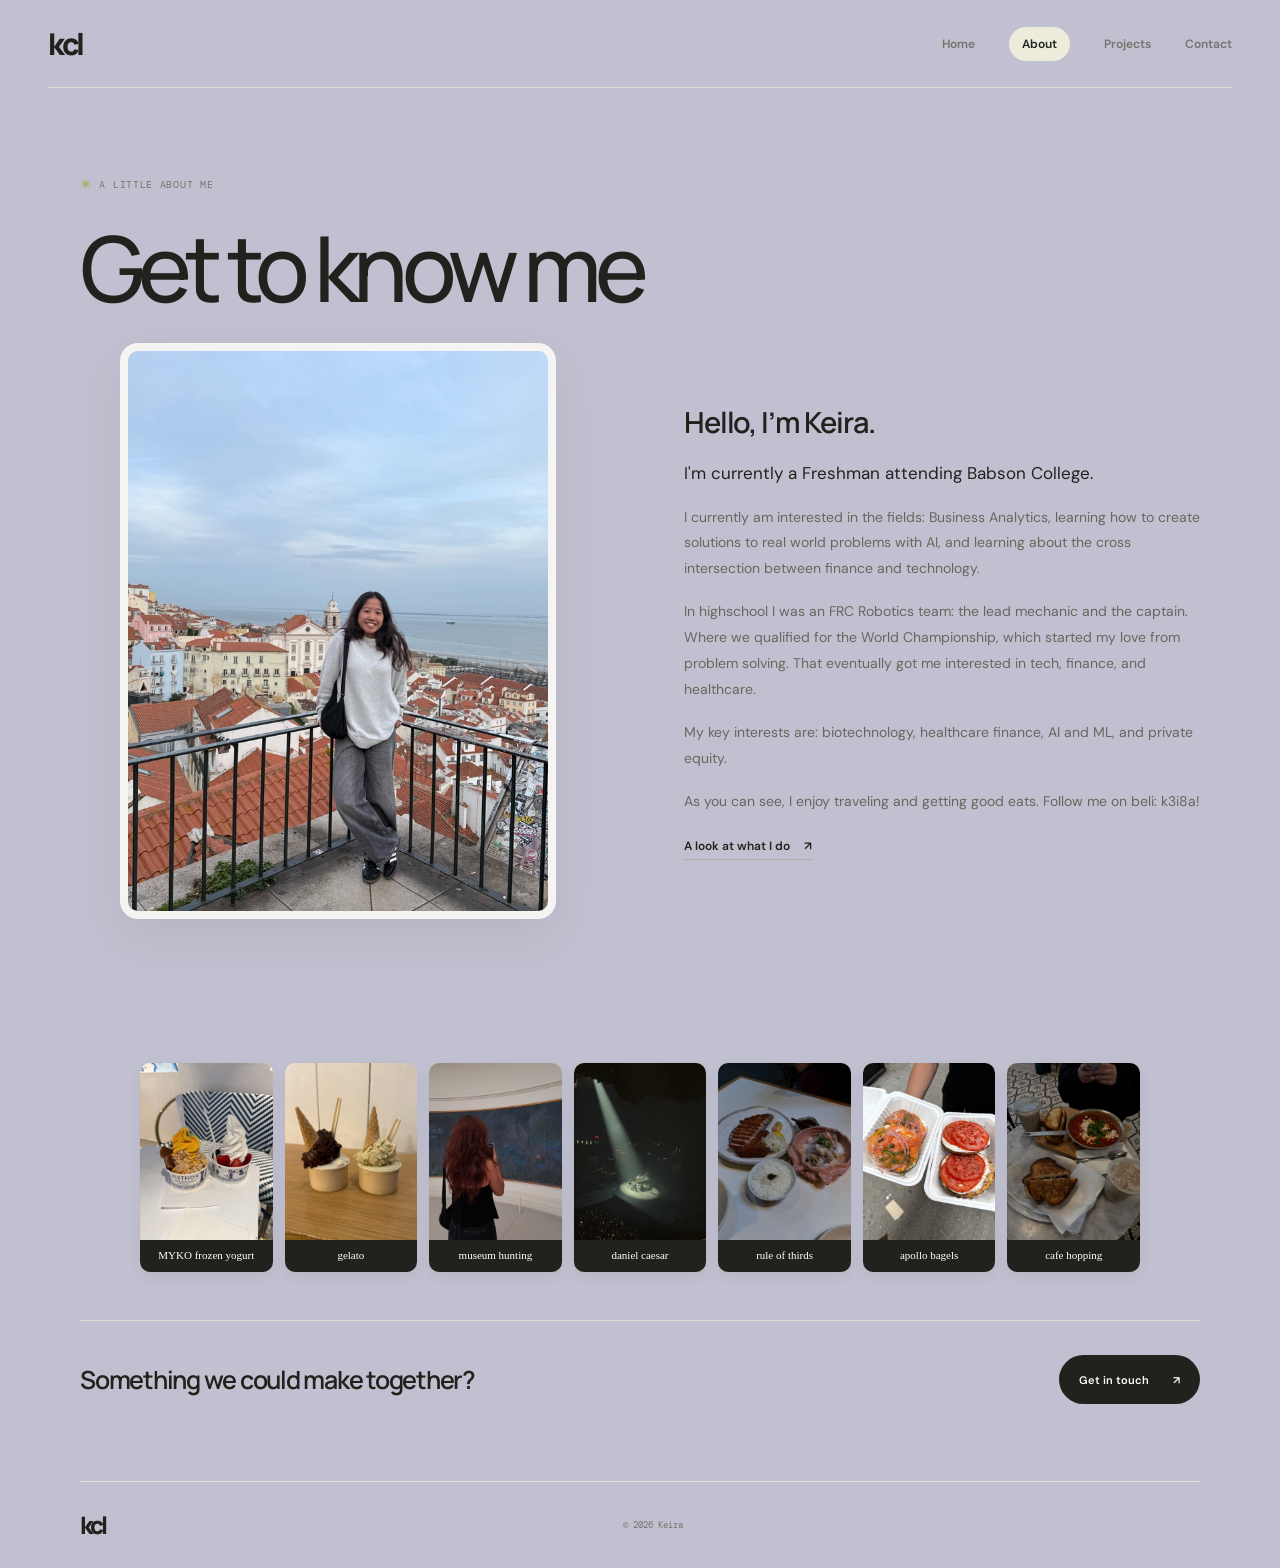
==== commit c2560265: "Update portfolio pages and contact details Co-authored-by: Copilot <223556219+Copilot@users.noreply." ====
--- a/about.html
+++ b/about.html
@@ -10,7 +10,7 @@
   <body>
     <a class="skip-link" href="#main">Skip to content</a>
     <header class="site-header">
-      <a class="wordmark" href="index.html" aria-label="Keira, home">k<span>.</span></a>
+      <a class="wordmark" href="index.html" aria-label="Keira, home">kcl</a>
       <nav class="site-nav" aria-label="Main navigation">
         <a href="index.html">Home</a>
         <a class="active" aria-current="page" href="about.html">About</a>
@@ -23,13 +23,9 @@
       <p class="eyebrow"><span class="eyebrow-mark">✳</span> A little about me</p>
       <h1 class="page-title">Get to know me</h1>
       <section class="about-layout">
-        <div class="about-art" aria-hidden="true">
-          <span class="about-art-label">A CREATIVE PRACTICE</span>
-          <div class="about-sun"></div>
-          <span class="about-sticker">made<br>with care</span>
-          <span class="about-note">Stay curious.<br>Make good things.</span>
-          <span class="about-doodle">✳</span>
-        </div>
+        <figure class="about-art" aria-label="Portrait of Keira standing on a balcony">
+          <img class="about-portrait" src="674FA4C6-5C6D-4FAF-9893-E6582364C517_1_105_c.jpeg" alt="Keira standing on a balcony overlooking a city skyline">
+        </figure>
         <div class="about-copy">
           <h2>Hello, I’m Keira.</h2>
           <p class="lead">I'm currently a Freshman attending Babson College.</p>
@@ -43,31 +39,31 @@
       <section class="photo-strip about-photo-strip" aria-label="Travel and food photos">
         <figure class="photo-card">
           <img src="3CBD4889-69E1-4E69-89CF-EE55B681CFB4_1_105_c.jpeg" alt="Frozen yogurt topped with fruit and crunchy toppings" loading="lazy">
-          <figcaption>frozen yogurt!</figcaption>
+          <figcaption>MYKO frozen yogurt</figcaption>
         </figure>
         <figure class="photo-card">
           <img src="9229A006-6716-4DAC-9A2F-27C9D22C90DD_4_5005_c.jpeg" alt="Two cups of ice cream on a wooden table" loading="lazy">
-          <figcaption>ice cream!</figcaption>
+          <figcaption>gelato</figcaption>
         </figure>
         <figure class="photo-card">
           <img src="BBFE548E-AF44-4A00-A1A0-5258D0A009BF_1_105_c.jpeg" alt="A visitor taking a photo of a painting in a gallery" loading="lazy">
-          <figcaption>gallery visit!</figcaption>
+          <figcaption>museum hunting</figcaption>
         </figure>
         <figure class="photo-card">
           <img src="CC626737-4D5B-428F-A7F2-908B6B1D26EC_1_105_c.jpeg" alt="A musician performing under a spotlight" loading="lazy">
-          <figcaption>live music!</figcaption>
+          <figcaption>daniel caesar</figcaption>
         </figure>
         <figure class="photo-card">
           <img src="DFE5B3B4-3EAC-4A8E-A016-040CEA03B4DF_4_5005_c.jpeg" alt="A meal served at a restaurant" loading="lazy">
-          <figcaption>good eats!</figcaption>
+          <figcaption>rule of thirds</figcaption>
         </figure>
         <figure class="photo-card">
           <img src="7F909B26-3279-490B-B0FD-11B059CAAB40_1_102_o.jpeg" alt="Bagels topped with smoked salmon and tomato" loading="lazy">
-          <figcaption>bagels!</figcaption>
+          <figcaption>apollo bagels</figcaption>
         </figure>
         <figure class="photo-card">
           <img src="3ABD7121-EA02-4662-8B9F-A3428C06551A_1_102_o.jpeg" alt="Tomato soup, toasted sandwiches, and iced drinks on a table" loading="lazy">
-          <figcaption>lunch!</figcaption>
+          <figcaption>cafe hopping</figcaption>
         </figure>
       </section>
       <section class="inner-cta">
@@ -77,9 +73,9 @@
     </main>
 
     <footer class="site-footer page-width">
-      <a class="wordmark" href="index.html" aria-label="Keira, home">k<span>.</span></a>
-      <p>Made with intention. © <span>2026</span> Keira</p>
-      <a class="text-link" href="contact.html">Say hello <span aria-hidden="true">↗</span></a>
+      <a class="wordmark" href="index.html" aria-label="Keira, home">kcl</a>
+      <p>© <span>2026</span> Keira</p>
+      <a class="text-link" href="contact.html"> </a>
     </footer>
   </body>
 </html>
--- a/styles.css
+++ b/styles.css
@@ -311,6 +311,15 @@
 .home-cta {
   padding: 39px 0 87px;
   border-top: 1px solid var(--line);
+}
+
+.home-cta > .eyebrow {
+  font-size: clamp(17px, 2vw, 22px);
+}
+
+.home-cta .cta-row {
+  align-items: flex-start;
+  flex-direction: column;
 }
 
 .home-intro {
@@ -749,11 +758,18 @@
 .contact-copy .page-title { margin: 20px 0 20px; }
 .contact-copy .page-intro { max-width: 390px; }
 
+.contact-email-stack {
+  display: flex;
+  flex-direction: column;
+  align-items: flex-start;
+  gap: 10px;
+  margin-top: 35px;
+}
+
 .contact-email {
   display: inline-flex;
   align-items: center;
   gap: 18px;
-  margin-top: 35px;
   padding-bottom: 7px;
   border-bottom: 1px solid #aeb0a6;
   font: 600 clamp(17px, 2.5vw, 23px) var(--display);
@@ -956,90 +972,24 @@
 .about-page .about-art {
   min-height: 430px;
   border: 8px solid rgba(255, 255, 255, .68);
-  background:
-    radial-gradient(circle at 17% 83%, rgba(255, 255, 255, .72) 0 3px, transparent 4px),
-    radial-gradient(circle at 83% 30%, rgba(255, 255, 255, .68) 0 4px, transparent 5px),
-    linear-gradient(145deg, #f3d9e3 0%, #e8dfef 55%, #d9e3d1 100%);
+  background: #e4dfdb;
   box-shadow: 0 18px 45px rgba(90, 75, 85, .09);
-}
-
-.about-page .about-art::before {
-  right: -17%;
-  bottom: -44%;
-  left: -17%;
-  height: 83%;
-  border-radius: 50% 50% 0 0;
-  background: linear-gradient(155deg, #d6e0bf, #bcca9c);
-}
-
+  overflow: hidden;
+}
+
+.about-page .about-art::before,
 .about-page .about-art::after {
-  position: absolute;
-  top: 72px;
-  left: calc(50% - 112px);
-  width: 224px;
-  height: 136px;
-  border: 1px solid rgba(77, 65, 75, .3);
-  border-radius: 50%;
-  content: "";
-  transform: rotate(-24deg);
-}
-
-.about-page .about-sun {
-  top: 80px;
-  left: calc(50% - 73px);
-  width: 146px;
-  height: 146px;
-  background: radial-gradient(circle at 35% 30%, #ffe1ca, #eea8a0 78%);
-  box-shadow: 0 15px 32px rgba(172, 115, 114, .15);
-}
-
-.about-art-label {
-  position: absolute;
-  z-index: 2;
-  top: 18px;
-  left: 18px;
-  padding: 8px 10px;
-  border: 1px solid rgba(53, 49, 48, .14);
-  border-radius: 99px;
-  background: rgba(255, 255, 255, .52);
-  font: 8px var(--mono);
-  letter-spacing: .06em;
-}
-
-.about-sticker {
-  position: absolute;
-  z-index: 2;
-  top: 173px;
-  right: 12%;
-  display: grid;
-  width: 70px;
-  height: 70px;
-  place-content: center;
-  border-radius: 50%;
-  background: #f5e89b;
-  box-shadow: 0 6px 16px rgba(91, 77, 43, .12);
-  font: 8px/1.35 var(--mono);
-  text-align: center;
-  transform: rotate(9deg);
-}
-
-.about-page .about-note {
-  right: auto;
-  bottom: 24px;
-  left: 23px;
-  padding: 11px 14px;
-  border-radius: 10px;
-  background: rgba(255, 255, 255, .64);
-  font-size: 9px;
-  text-align: left;
-  transform: rotate(-3deg);
-}
-
-.about-page .about-doodle {
-  top: 96px;
-  left: 15%;
-  color: #788c55;
-  font-size: 23px;
+  display: none;
+}
+
+.about-portrait {
+  width: 100%;
+  height: 100%;
+  display: block;
+  object-fit: cover;
+  object-position: 54% 50%;
+  transform: scale(1.22);
+  transform-origin: center;
 }
 
 .about-page .about-copy h2 { font-size: 29px; }
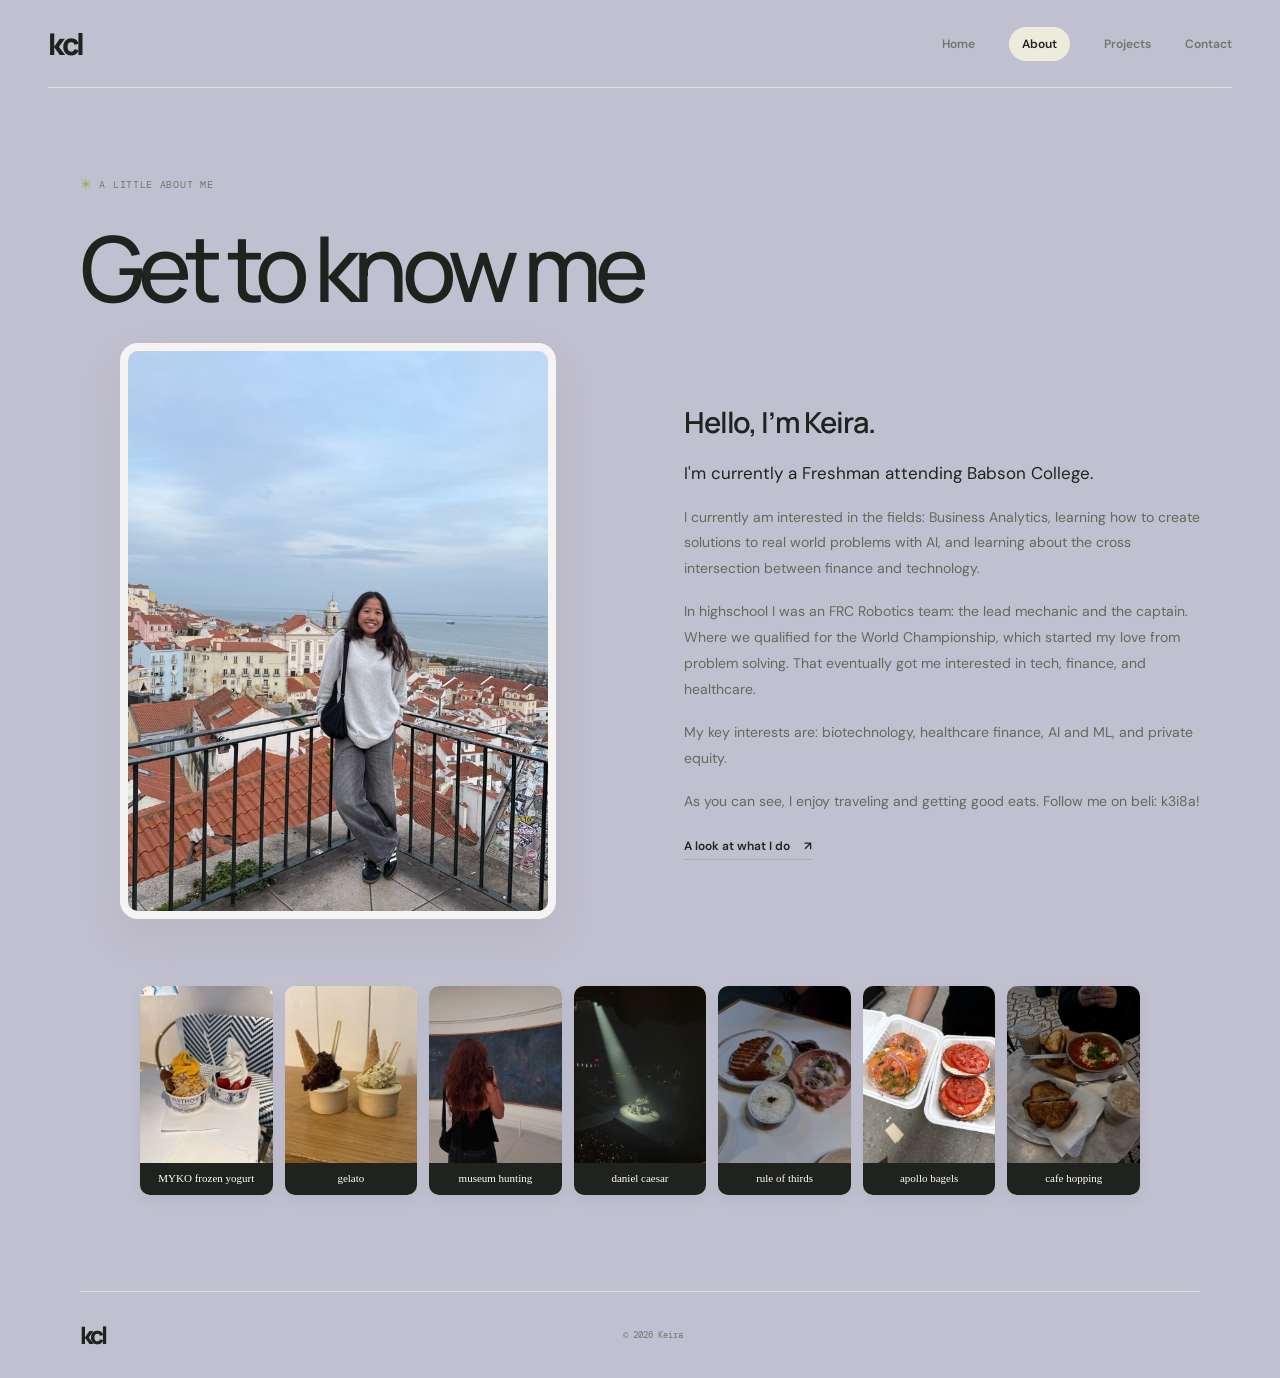
==== commit ded7f853: "Update portfolio pages and project content Co-authored-by: Copilot <223556219+Copilot@users.noreply." ====
--- a/about.html
+++ b/about.html
@@ -66,10 +66,6 @@
           <figcaption>cafe hopping</figcaption>
         </figure>
       </section>
-      <section class="inner-cta">
-        <h2>Something we could make together?</h2>
-        <a class="button button-dark" href="contact.html">Get in touch <span aria-hidden="true">↗</span></a>
-      </section>
     </main>
 
     <footer class="site-footer page-width">
--- a/styles.css
+++ b/styles.css
@@ -156,6 +156,8 @@
   align-items: start;
 }
 
+.hero .photo-strip { margin-top: -32px; }
+
 .photo-card {
   position: relative;
   overflow: hidden;
@@ -308,26 +310,12 @@
   font-size: 16px;
 }
 
-.home-cta {
-  padding: 39px 0 87px;
-  border-top: 1px solid var(--line);
-}
-
-.home-cta > .eyebrow {
-  font-size: clamp(17px, 2vw, 22px);
-}
-
-.home-cta .cta-row {
-  align-items: flex-start;
-  flex-direction: column;
-}
-
 .home-intro {
   display: grid;
   grid-template-columns: 1fr .85fr;
   gap: 48px;
   align-items: center;
-  margin-top: 62px;
+  margin-top: 1.5in;
   padding: 38px 42px;
   border: 1px solid rgba(222, 223, 214, .8);
   border-radius: 18px;
@@ -519,12 +507,14 @@
   display: flex;
   align-items: center;
   justify-content: space-between;
+  margin-top: 1in;
   border-top: 1px solid var(--line);
 }
 
 .site-footer .wordmark { font-size: 24px; }
 .site-footer p { margin: 0; color: var(--muted); font: 9px var(--mono); }
 .site-footer .text-link { border: 0; font-size: 10px; }
+.contact-page + .site-footer { margin-top: 0; }
 
 .inner-page { padding-top: 86px; }
 .inner-page > .page-title { margin-top: 27px; }
@@ -535,7 +525,7 @@
   grid-template-columns: .92fr 1.08fr;
   gap: clamp(44px, 9vw, 112px);
   align-items: center;
-  padding: 20px 0 112px;
+  padding: 20px 0 calc(16px + .5cm);
 }
 
 .about-art {
@@ -607,17 +597,6 @@
 .values-grid h3 { margin: 20px 0 8px; font: 600 18px var(--display); letter-spacing: -.04em; }
 .values-grid p { max-width: 250px; margin: 0; color: var(--muted); font-size: 12px; line-height: 1.8; }
 
-.inner-cta {
-  display: flex;
-  align-items: center;
-  justify-content: space-between;
-  gap: 24px;
-  padding: 34px 0 77px;
-  border-top: 1px solid var(--line);
-}
-
-.inner-cta h2 { margin: 0; font: 600 25px var(--display); letter-spacing: -.05em; }
-
 .page-intro {
   max-width: 490px;
   margin: 0;
@@ -626,7 +605,7 @@
   line-height: 1.8;
 }
 
-.projects-page > .page-title { margin-bottom: 16px; }
+.projects-page > .page-title { margin-bottom: 1cm; }
 
 .project-grid { display: grid; grid-template-columns: repeat(2, 1fr); gap: 36px 22px; padding: 54px 0 95px; }
 
@@ -745,8 +724,6 @@
 .project-caption h2 { margin: 0 0 4px; font: 600 16px var(--display); letter-spacing: -.04em; }
 .project-caption p { margin: 0; color: var(--muted); font-size: 11px; }
 .project-caption > span { font-size: 15px; }
-.projects-page .inner-cta { padding-top: 30px; }
-
 .contact-layout {
   display: grid;
   grid-template-columns: 1fr .85fr;
@@ -781,56 +758,35 @@
 
 .contact-art {
   position: relative;
+  display: grid;
   aspect-ratio: 1;
   max-height: 390px;
   overflow: hidden;
+  padding: .5cm;
+  place-items: center;
   background: #e6e8d8;
 }
 
-.contact-sun {
-  position: absolute;
-  top: 50%;
-  left: 50%;
-  display: grid;
-  width: 130px;
-  height: 130px;
-  place-items: center;
-  border-radius: 50%;
-  background: #efb18f;
-  font: 700 26px var(--display);
-  letter-spacing: -.07em;
-  transform: translate(-50%, -50%);
-}
-
-.contact-orbit {
-  position: absolute;
-  top: calc(50% - 73px);
-  left: calc(50% - 152px);
-  width: 304px;
-  height: 146px;
-  border: 1px solid rgba(32, 35, 29, .5);
-  border-radius: 50%;
-  transform: rotate(-35deg);
-}
-
-.contact-orbit-two { transform: rotate(35deg); }
-
-.contact-spark {
-  position: absolute;
-  z-index: 1;
-  color: #82943d;
-  font-size: 24px;
-}
-
-.contact-spark-one { top: 19%; left: 20%; }
-.contact-spark-two { right: 17%; bottom: 19%; font-size: 16px; }
-
-.contact-art-note {
-  position: absolute;
-  right: 17px;
-  bottom: 16px;
-  font: 9px/1.5 var(--mono);
-  text-align: right;
+.contact-qr-link {
+  display: grid;
+  width: 100%;
+  justify-items: center;
+  gap: 14px;
+  color: var(--ink);
+  font: 9px var(--mono);
+  letter-spacing: .06em;
+  text-align: center;
+  text-transform: uppercase;
+}
+
+.contact-qr {
+  display: block;
+  width: min(100%, 310px);
+  height: auto;
+  padding: 12px 12px 0;
+  border-radius: 12px;
+  background: white;
+  box-shadow: 0 8px 24px rgba(37, 39, 31, .12);
 }
 
 .contact-bottom {
@@ -839,7 +795,6 @@
   justify-content: space-between;
   gap: 20px;
   padding: 26px 0 77px;
-  border-top: 1px solid var(--line);
 }
 
 .contact-bottom p { margin: 0; color: var(--muted); font-size: 12px; }
@@ -864,7 +819,7 @@
   .art-note { top: 37px; left: 6%; font-size: 10px; }
   .art-sticker { top: 110px; right: 7%; width: 66px; height: 66px; font-size: 7px; }
   .selected-work { padding: 75px 0 67px; }
-  .home-intro { grid-template-columns: 1fr; gap: 28px; margin-top: 38px; padding: 27px 24px; }
+  .home-intro { grid-template-columns: 1fr; gap: 28px; margin-top: 1.5in; padding: 27px 24px; }
   .home-bio-placeholder { min-height: 0; }
   .section-heading { align-items: start; flex-direction: column; }
   .bookshelf { --book-row-height: 220px; gap: 10px; padding: 20px 20px 35px; }
@@ -882,13 +837,12 @@
   .work-arrow { right: 14px; bottom: 17px; }
   .illustration-window { width: 135px; height: 95px; }
   .illustration-orbit { width: 115px; height: 115px; }
-  .home-cta { padding: 30px 0 60px; }
   .cta-row { align-items: start; flex-direction: column; }
   .site-footer { min-height: 75px; }
   .site-footer p { font-size: 8px; }
   .inner-page { padding-top: 65px; }
   .page-title { font-size: clamp(53px, 11vw, 78px); }
-  .about-layout { grid-template-columns: 1fr; gap: 34px; padding: 10px 0 75px; }
+  .about-layout { grid-template-columns: 1fr; gap: 34px; padding: 10px 0 .5cm; }
   .about-art { min-height: 300px; }
   .about-sun { top: 54px; }
   .values-section { padding-bottom: 70px; }
@@ -897,8 +851,6 @@
   .values-grid article > span { grid-row: span 2; padding-top: 3px; }
   .values-grid h3 { margin: 0 0 6px; }
   .values-grid p { grid-column: 2; max-width: none; }
-  .inner-cta h2 { font-size: 19px; }
-  .inner-cta .button { flex-shrink: 0; }
   .project-grid { gap: 24px 12px; padding: 40px 0 70px; }
   .project-art { min-height: 230px; }
   .project-shape-window { height: 120px; }
@@ -941,7 +893,6 @@
   .project-art { min-height: 280px; }
   .project-caption h2 { font-size: 15px; }
   .project-caption p { font-size: 10px; }
-  .inner-cta { align-items: start; flex-direction: column; }
   .contact-copy .page-title { font-size: 57px; }
 }
 
@@ -1013,6 +964,7 @@
 
 @media (max-width: 720px) {
   .about-page .about-layout { grid-template-columns: 1fr; gap: 34px; }
+  .about-photo-strip { margin-top: 0; }
   .about-page .about-art { min-height: 340px; }
   .about-page .about-sun { top: 63px; }
   .about-page .about-art::after { top: 55px; }
